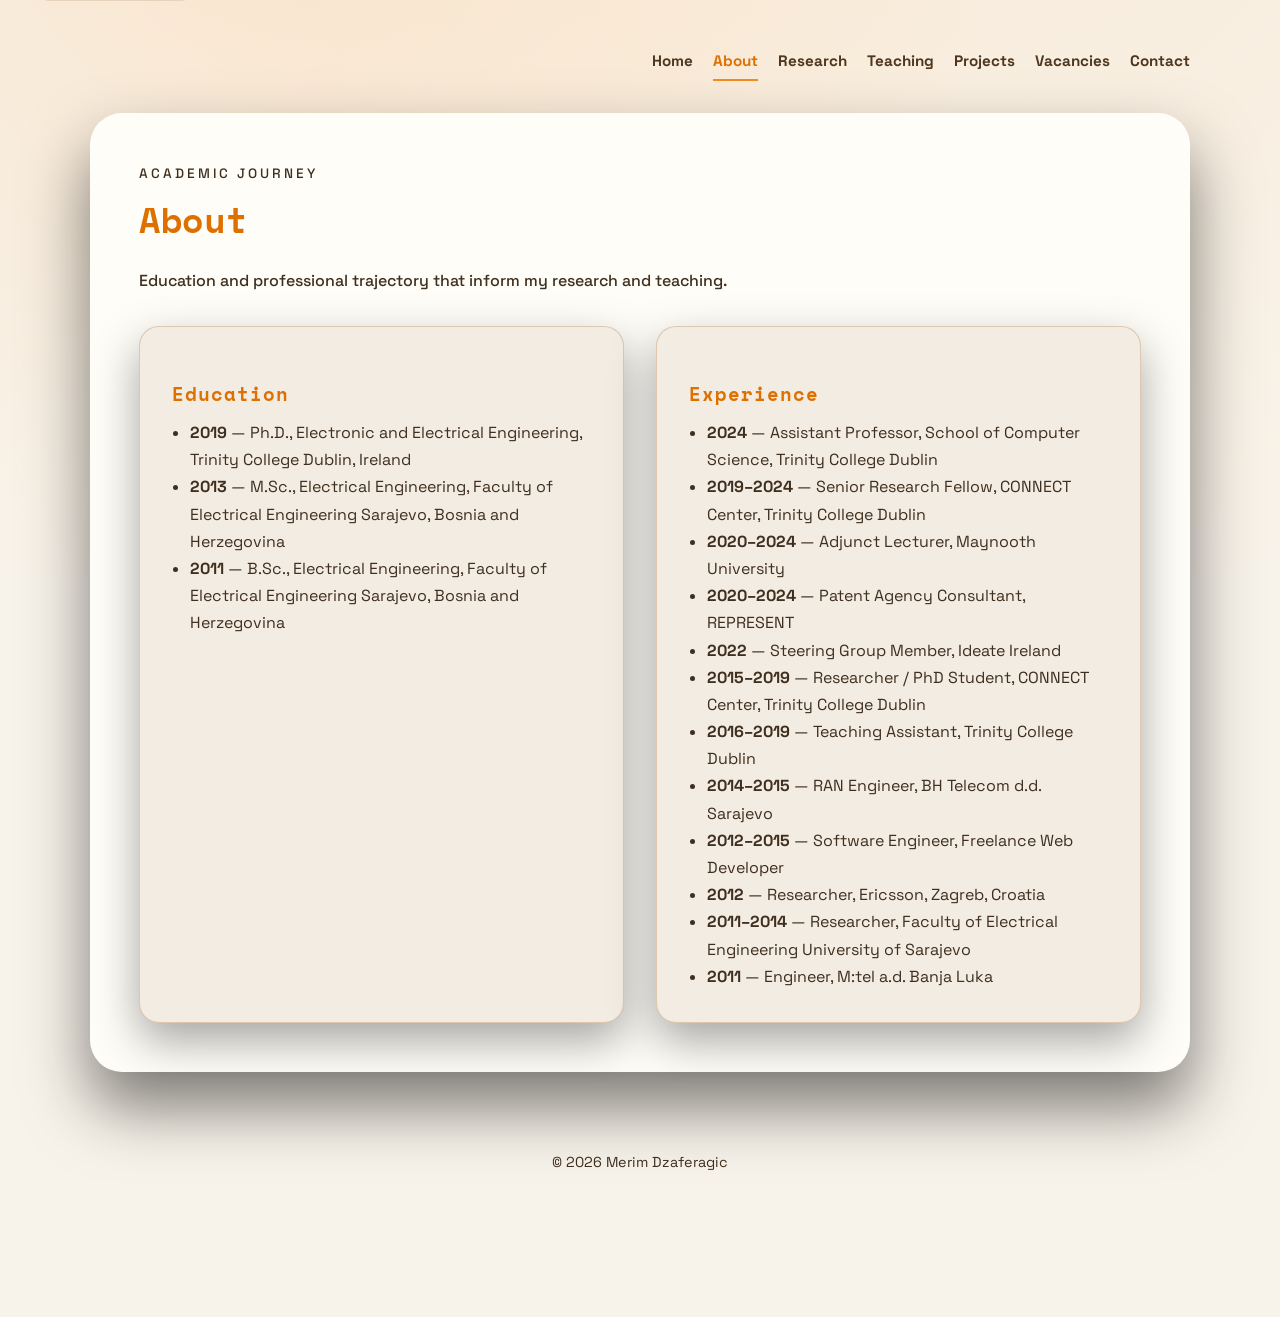
==== about.html @ 2c3d0f36 "Initial deployment" ====
<!doctype html>
<html lang="en">
  <head>
    <meta charset="utf-8" />
    <meta name="viewport" content="width=device-width, initial-scale=1" />
    <title>About · Merim Dzaferagic</title>
    <meta
      name="description"
      content="Education, experience, and trajectory of Assistant Professor Merim Dzaferagic at Trinity College Dublin."
    />
    <link rel="preconnect" href="https://fonts.googleapis.com" />
    <link rel="preconnect" href="https://fonts.gstatic.com" crossorigin />
    <link rel="stylesheet" href="styles.css" />
  </head>
  <body>
    <a class="skip-link" href="#main-content">Skip to main content</a>
    <div class="page-shell">
      <header class="site-header">
        <input type="checkbox" id="nav-toggle" class="nav-toggle-checkbox" />
        <label for="nav-toggle" class="nav-toggle" aria-label="Toggle navigation">
          <span class="nav-toggle-icon" aria-hidden="true"></span>
        </label>
        <nav class="site-nav" aria-label="Primary">
          <a href="index.html">Home</a>
          <a href="about.html" class="active" aria-current="page">About</a>
          <a href="research.html">Research</a>
          <a href="teaching.html">Teaching</a>
          <a href="projects.html">Projects</a>
          <a href="vacancies.html">Vacancies</a>
          <a href="contact.html">Contact</a>
        </nav>
      </header>

      <main id="main-content">
        <section class="section">
          <div class="section-heading">
            <p class="eyebrow">Academic journey</p>
            <h1>About</h1>
            <p class="section-subtitle">
              Education and professional trajectory that inform my research and teaching.
            </p>
          </div>
          <div class="about-grid">
            <div>
              <h3>Education</h3>
              <ul>
                <li><strong>2019</strong> — Ph.D., Electronic and Electrical Engineering, Trinity College Dublin, Ireland</li>
                <li><strong>2013</strong> — M.Sc., Electrical Engineering, Faculty of Electrical Engineering Sarajevo, Bosnia and Herzegovina</li>
                <li><strong>2011</strong> — B.Sc., Electrical Engineering, Faculty of Electrical Engineering Sarajevo, Bosnia and Herzegovina</li>
              </ul>
            </div>
            <div>
              <h3>Experience</h3>
              <ul>
                <li><strong>2024</strong> — Assistant Professor, School of Computer Science, Trinity College Dublin</li>
                <li><strong>2019–2024</strong> — Senior Research Fellow, CONNECT Center, Trinity College Dublin</li>
                <li><strong>2020–2024</strong> — Adjunct Lecturer, Maynooth University</li>
                <li><strong>2020–2024</strong> — Patent Agency Consultant, REPRESENT</li>
                <li><strong>2022</strong> — Steering Group Member, Ideate Ireland</li>
                <li><strong>2015–2019</strong> — Researcher / PhD Student, CONNECT Center, Trinity College Dublin</li>
                <li><strong>2016–2019</strong> — Teaching Assistant, Trinity College Dublin</li>
                <li><strong>2014–2015</strong> — RAN Engineer, BH Telecom d.d. Sarajevo</li>
                <li><strong>2012–2015</strong> — Software Engineer, Freelance Web Developer</li>
                <li><strong>2012</strong> — Researcher, Ericsson, Zagreb, Croatia</li>
                <li><strong>2011–2014</strong> — Researcher, Faculty of Electrical Engineering University of Sarajevo</li>
                <li><strong>2011</strong> — Engineer, M:tel a.d. Banja Luka</li>
              </ul>
            </div>
          </div>
        </section>
      </main>

      <footer class="site-footer">
        <p>© 2026 Merim Dzaferagic</p>
      </footer>
    </div>
  </body>
</html>
---- styles.css ----
@import url('https://fonts.googleapis.com/css2?family=Space+Grotesk:wght@400;500;600;700&family=Space+Mono:wght@400;700&display=swap');

:root {
  color-scheme: light;
  --surface: #fffdf8;
  --surface-soft: #f7f2ea;
  --surface-strong: #f3ece2;
  --surface-muted: #ebe1d3;
  --text: #21180f;
  --text-muted: #3f2f1f;
  --primary: #f28a1f;
  --primary-dark: #c96b0a;
  --accent: #de7000;
  --border: rgba(160, 102, 43, 0.28);
  --radius-lg: 32px;
  --radius-md: 20px;
  --radius-sm: 14px;
  --shadow: 0 35px 65px rgba(0, 0, 0, 0.5);
  --shadow-soft: 0 18px 45px rgba(0, 0, 0, 0.35);
  --space-xs: 0.4rem;
  --space-sm: 0.75rem;
  --space-md: 1.25rem;
  --space-lg: 2rem;
  --space-xl: 3rem;
  --page-gutter: clamp(1.25rem, 2vw, 2rem);
}

* {
  box-sizing: border-box;
}

body {
  margin: 0;
  min-height: 100vh;
  background: radial-gradient(circle at 20% -10%, rgba(255, 158, 61, 0.16), transparent 42%),
    radial-gradient(circle at 75% -20%, rgba(255, 177, 94, 0.12), transparent 48%),
    #f8f3ea;
  color: var(--text);
  font-family: 'Space Grotesk', system-ui, -apple-system, BlinkMacSystemFont, 'Segoe UI', sans-serif;
  line-height: 1.7;
  scroll-behavior: smooth;
  text-rendering: optimizeLegibility;
}

body::selection {
  background: rgba(255, 177, 94, 0.35);
  color: #2d241a;
}

img,
svg {
  max-width: 100%;
  height: auto;
  display: block;
}

a {
  color: var(--accent);
  font-weight: 600;
  text-decoration: none;
  transition: color 0.2s ease, transform 0.2s ease;
}

a:hover,
a:focus-visible {
  color: var(--primary);
}

a:focus-visible {
  outline: 2px solid rgba(255, 177, 94, 0.65);
  outline-offset: 3px;
}

.skip-link {
  position: absolute;
  left: var(--page-gutter);
  top: -3rem;
  background: rgba(255, 250, 242, 0.96);
  padding: var(--space-sm) var(--space-md);
  border-radius: 999px;
  border: 1px solid rgba(176, 120, 63, 0.3);
  font-size: 0.85rem;
  text-decoration: none;
  z-index: 10;
  transition: top 0.25s ease;
}

.skip-link:focus {
  top: var(--page-gutter);
}

.page-shell {
  width: min(1100px, calc(100% - 2 * var(--page-gutter)));
  margin: 0 auto var(--space-xl);
  padding-bottom: var(--space-xl);
  position: relative;
  z-index: 1;
}

header,
main {
  width: 100%;
}

.site-header {
  margin: var(--space-xl) 0 var(--space-lg);
  padding: 0;
  display: flex;
  flex-wrap: wrap;
  align-items: center;
  justify-content: flex-end;
  gap: var(--space-md);
  position: relative;
  z-index: 2;
}

.nav-toggle-checkbox {
  position: absolute;
  opacity: 0;
  pointer-events: none;
}

.nav-toggle {
  display: none;
  align-items: center;
  justify-content: center;
  width: 52px;
  height: 52px;
  border-radius: 50%;
  background: rgba(255, 255, 255, 0.96);
  border: 1px solid rgba(176, 120, 63, 0.3);
  box-shadow: 0 10px 28px rgba(89, 59, 25, 0.12);
  transition: border-color 0.3s ease, background 0.3s ease, transform 0.3s ease, box-shadow 0.3s ease;
  cursor: pointer;
}

.nav-toggle:focus-visible {
  outline: 2px solid rgba(255, 177, 94, 0.75);
  outline-offset: 4px;
}

.nav-toggle-icon,
.nav-toggle-icon::before,
.nav-toggle-icon::after {
  display: block;
  width: 26px;
  height: 2.5px;
  background: rgba(45, 36, 26, 0.88);
  border-radius: 999px;
  transition: transform 0.3s ease, opacity 0.3s ease, background 0.3s ease;
  content: '';
  position: relative;
}

.nav-toggle-icon::before {
  position: absolute;
  top: -8px;
}

.nav-toggle-icon::after {
  position: absolute;
  top: 8px;
}

.site-nav {
  display: flex;
  flex-wrap: wrap;
  gap: var(--space-md);
  font-size: 0.95rem;
  align-items: center;
  justify-content: flex-end;
}

.site-nav a {
  color: #4f371f;
  padding-bottom: 0.35rem;
  border-bottom: 2px solid transparent;
  font-weight: 700;
  transition: color 0.2s ease, border-bottom-color 0.2s ease, transform 0.2s ease;
}

.site-nav a.active {
  color: var(--accent);
  border-bottom-color: var(--primary);
}

.site-nav a:focus-visible,
.site-nav a:hover {
  color: var(--accent);
  border-bottom-color: var(--primary);
  transform: translateY(-1px);
}

main {
  display: flex;
  flex-direction: column;
  gap: var(--space-xl);
}

.section {
  padding: var(--space-xl);
  border-radius: var(--radius-lg);
  background: var(--surface);
  border: 1px solid var(--border);
  box-shadow: var(--shadow);
  backdrop-filter: blur(20px);
}

.section-heading h1,
.section-heading h2 {
  color: var(--accent);
  font-size: clamp(2rem, 1.5vw + 1rem, 2.6rem);
  margin: 0.35rem 0 0.5rem;
  font-weight: 600;
  letter-spacing: 0.02em;
  font-family: 'Space Mono', 'Courier New', monospace;
}

.section-heading p {
  color: var(--text-muted);
  font-weight: 500;
  max-width: 60ch;
}

.eyebrow {
  font-size: 0.85rem;
  text-transform: uppercase;
  letter-spacing: 0.22em;
  color: #9a5200;
  font-weight: 700;
  margin: 0;
}

.hero {
  padding: var(--space-xl);
  border-radius: var(--radius-lg);
  background: var(--surface-soft);
  border: 1px solid var(--border);
  box-shadow: var(--shadow);
  display: grid;
  grid-template-columns: repeat(auto-fit, minmax(260px, 1fr));
  gap: var(--space-xl);
  align-items: center;
}

.hero-content h1 {
  color: var(--accent);
  font-size: clamp(2.8rem, 2vw + 2rem, 3.5rem);
  margin: 0.3rem 0 0.8rem;
  letter-spacing: -0.02em;
  font-family: 'Space Mono', 'Courier New', monospace;
}

.hero p.intro {
  font-size: 1.08rem;
  color: #3f2f1f;
  font-weight: 500;
}

.hero-actions {
  display: flex;
  flex-wrap: wrap;
  gap: var(--space-md);
  margin-top: var(--space-lg);
}

.btn {
  border-radius: 999px;
  padding: 0.85rem 1.6rem;
  font-weight: 500;
  border: 1px solid transparent;
  transition: transform 0.25s ease, box-shadow 0.25s ease, border-color 0.25s ease;
  font-family: inherit;
  display: inline-flex;
  align-items: center;
  justify-content: center;
  min-height: 44px;
}

.btn.primary {
  background: linear-gradient(135deg, var(--primary), rgba(224, 127, 31, 0.9));
  color: #fff;
  border-color: transparent;
  box-shadow: 0 10px 30px rgba(224, 127, 31, 0.38);
}

.btn.ghost {
  border-color: rgba(255, 255, 255, 0.3);
  color: var(--text);
  background: rgba(255, 255, 255, 0.96);
}

.btn:hover,
.btn:focus-visible {
  transform: translateY(-2px);
  box-shadow: 0 14px 30px rgba(95, 63, 28, 0.14);
}

.btn:focus-visible {
  outline: 2px solid rgba(255, 177, 94, 0.65);
  outline-offset: 4px;
}

.hero-media {
  display: flex;
  flex-direction: column;
  gap: var(--space-md);
}

.hero-image {
  border-radius: var(--radius-md);
  border: 1px solid var(--border);
  overflow: hidden;
  background: linear-gradient(180deg, rgba(255, 255, 255, 0.98), rgba(241, 231, 218, 0.98));
}

.hero-card {
  border-radius: var(--radius-md);
  border: 1px solid var(--border);
  background: linear-gradient(160deg, rgba(255, 158, 61, 0.12), rgba(255, 248, 237, 0.98));
  padding: var(--space-lg);
  display: flex;
  flex-direction: column;
  gap: var(--space-sm);
  font-size: 0.95rem;
  box-shadow: var(--shadow-soft);
}

.hero-card p {
  margin: 0;
  color: var(--text-muted);
}

.hero-card-meta {
  display: flex;
  flex-direction: column;
  gap: 0.25rem;
  font-size: 0.85rem;
  color: var(--text-muted);
}

.about-grid,
.cards-grid,
.research-grid,
.vacancies-grid {
  margin-top: var(--space-lg);
  display: grid;
  grid-template-columns: repeat(auto-fit, minmax(240px, 1fr));
  gap: var(--space-lg);
}

.about-grid h3,
.cards-grid h3,
.research-grid h3,
.vacancies-grid h3 {
  color: var(--accent);
  font-size: 1.2rem;
  font-family: 'Space Mono', 'Courier New', monospace;
  letter-spacing: 0.05em;
  margin-bottom: 0.5rem;
}

.cards-grid .card,
.about-grid > div,
.research-grid article,
.vacancy,
.publication-group article,
.teaching-card,
.contact-card {
  background: var(--surface-strong);
  border-radius: var(--radius-md);
  padding: var(--space-lg);
  border: 1px solid var(--border);
  box-shadow: var(--shadow-soft);
}

.card p,
.about-grid li,
.publication-group li,
.research-grid li,
.vacancy p,
.teaching-card p,
.contact-card p {
  margin: 0;
  color: var(--text-muted);
  line-height: 1.7;
}

ul {
  padding-left: 1.1rem;
  margin: 0.4rem 0 0;
  color: var(--text-muted);
}

li {
  margin-bottom: 0.4rem;
}

.research-grid article,
.cards-grid .card,
.vacancy,
.teaching-card,
.contact-card {
  min-height: 160px;
}

.publication-group {
  margin-top: var(--space-lg);
  background: var(--surface-strong);
  border: 1px solid var(--border);
  border-radius: var(--radius-md);
  box-shadow: var(--shadow-soft);
  padding: var(--space-lg);
}

.publication-group h3 {
  color: var(--accent);
  font-size: 1.2rem;
  font-family: 'Space Mono', 'Courier New', monospace;
  letter-spacing: 0.05em;
  margin-bottom: 0.5rem;
}

.publication-group ul {
  margin: 0.4rem 0 0;
  background: transparent;
  border: 0;
  border-radius: 0;
  padding-left: 1.1rem;
}

.site-footer {
  margin-top: var(--space-lg);
  padding: var(--space-lg) 0;
  text-align: center;
  color: var(--text-muted);
  font-size: 0.9rem;
}

.section:nth-of-type(odd) {
  border-color: rgba(255, 255, 255, 0.05);
}

@media (max-width: 900px) {
  .site-header {
    justify-content: space-between;
  }

  .nav-toggle {
    order: 1;
    display: inline-flex;
  }

  .site-nav {
    position: absolute;
    top: calc(100% + var(--space-sm));
    right: var(--page-gutter);
    left: var(--page-gutter);
    margin: 0;
    padding: var(--space-md);
    flex-direction: column;
    align-items: flex-end;
    gap: var(--space-sm);
    background: linear-gradient(180deg, rgba(255, 251, 244, 0.98), rgba(247, 238, 226, 0.98));
    border-radius: 18px;
    border: 1px solid var(--border);
    box-shadow: 0 20px 40px rgba(95, 63, 28, 0.15);
    backdrop-filter: blur(18px);
    transform-origin: top;
    transform: translateY(-15px) scaleY(0.96);
    opacity: 0;
    pointer-events: none;
    transition: opacity 0.3s ease, transform 0.3s ease;
    z-index: 3;
  }

  .nav-toggle-checkbox:checked ~ .site-nav {
    opacity: 1;
    transform: translateY(0) scaleY(1);
    pointer-events: auto;
  }

  .site-nav a {
    width: 100%;
    text-align: right;
    padding: 0.55rem 0.75rem;
    border-bottom: none;
    border-radius: 12px;
    background: rgba(255, 255, 255, 0.02);
  }

  .site-nav a.active {
    background: rgba(255, 158, 61, 0.12);
    border-bottom-color: transparent;
  }

  .site-nav a:hover,
  .site-nav a:focus-visible {
    background: rgba(255, 158, 61, 0.12);
  }

  .hero {
    padding: var(--space-lg);
  }

  .hero-actions {
    flex-direction: column;
  }
}

.nav-toggle-checkbox:checked + .nav-toggle {
  border-color: rgba(255, 158, 61, 0.8);
  background: rgba(255, 158, 61, 0.16);
  box-shadow: 0 22px 40px rgba(255, 158, 61, 0.22);
}

.nav-toggle-checkbox:checked + .nav-toggle .nav-toggle-icon {
  background: transparent;
}

.nav-toggle-checkbox:checked + .nav-toggle .nav-toggle-icon::before {
  top: 0;
  transform: rotate(45deg);
}

.nav-toggle-checkbox:checked + .nav-toggle .nav-toggle-icon::after {
  top: 0;
  transform: rotate(-45deg);
}

@media (max-width: 520px) {
  .page-shell {
    width: 100%;
    margin: 0;
  }

  .section {
    padding: var(--space-lg);
  }
}

@media (prefers-reduced-motion: reduce) {
  * {
    transition: none !important;
  }
}
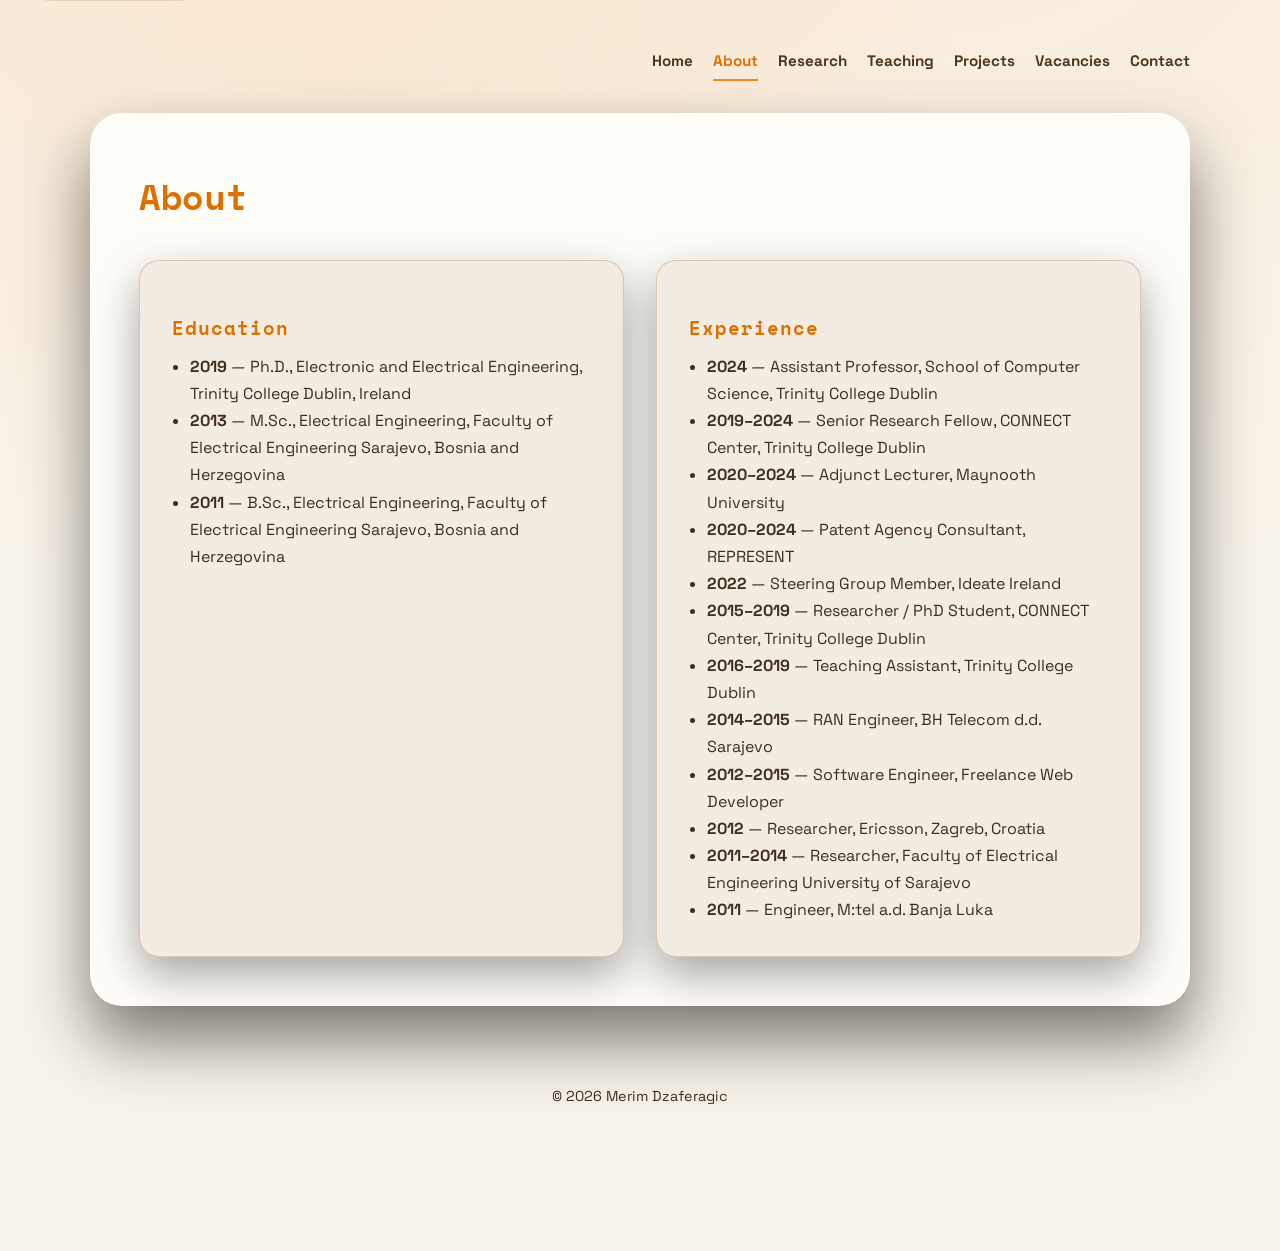
==== commit 193cea4c: "Remove eyebrow and subtitle from About section Removed the eyebrow paragraph and subtitle from the A" ====
--- a/about.html
+++ b/about.html
@@ -34,10 +34,8 @@
       <main id="main-content">
         <section class="section">
           <div class="section-heading">
-            <p class="eyebrow">Academic journey</p>
             <h1>About</h1>
             <p class="section-subtitle">
-              Education and professional trajectory that inform my research and teaching.
             </p>
           </div>
           <div class="about-grid">
--- a/styles.css
+++ b/styles.css
@@ -23,6 +23,7 @@
   --space-lg: 2rem;
   --space-xl: 3rem;
   --page-gutter: clamp(1.25rem, 2vw, 2rem);
+  --nav-toggle-size: 42px;
 }
 
 * {
@@ -124,12 +125,12 @@
   display: none;
   align-items: center;
   justify-content: center;
-  width: 52px;
-  height: 52px;
-  border-radius: 50%;
-  background: rgba(255, 255, 255, 0.96);
-  border: 1px solid rgba(176, 120, 63, 0.3);
-  box-shadow: 0 10px 28px rgba(89, 59, 25, 0.12);
+  width: var(--nav-toggle-size);
+  height: var(--nav-toggle-size);
+  border-radius: 999px;
+  background: rgba(255, 255, 255, 0.94);
+  border: 1px solid rgba(176, 120, 63, 0.25);
+  box-shadow: 0 18px 30px rgba(0, 0, 0, 0.18);
   transition: border-color 0.3s ease, background 0.3s ease, transform 0.3s ease, box-shadow 0.3s ease;
   cursor: pointer;
 }
@@ -143,9 +144,9 @@
 .nav-toggle-icon::before,
 .nav-toggle-icon::after {
   display: block;
-  width: 26px;
-  height: 2.5px;
-  background: rgba(45, 36, 26, 0.88);
+  width: 20px;
+  height: 2px;
+  background: rgba(45, 36, 26, 0.8);
   border-radius: 999px;
   transition: transform 0.3s ease, opacity 0.3s ease, background 0.3s ease;
   content: '';
@@ -154,12 +155,12 @@
 
 .nav-toggle-icon::before {
   position: absolute;
-  top: -8px;
+  top: -6px;
 }
 
 .nav-toggle-icon::after {
   position: absolute;
-  top: 8px;
+  top: 6px;
 }
 
 .site-nav {
@@ -447,13 +448,18 @@
   }
 
   .nav-toggle {
-    order: 1;
     display: inline-flex;
+    position: fixed;
+    top: var(--page-gutter);
+    right: var(--page-gutter);
+    margin: 0;
+    z-index: 6;
+    box-shadow: 0 18px 32px rgba(0, 0, 0, 0.2);
   }
 
   .site-nav {
-    position: absolute;
-    top: calc(100% + var(--space-sm));
+    position: fixed;
+    top: calc(var(--page-gutter) + var(--nav-toggle-size) + var(--space-sm));
     right: var(--page-gutter);
     left: var(--page-gutter);
     margin: 0;
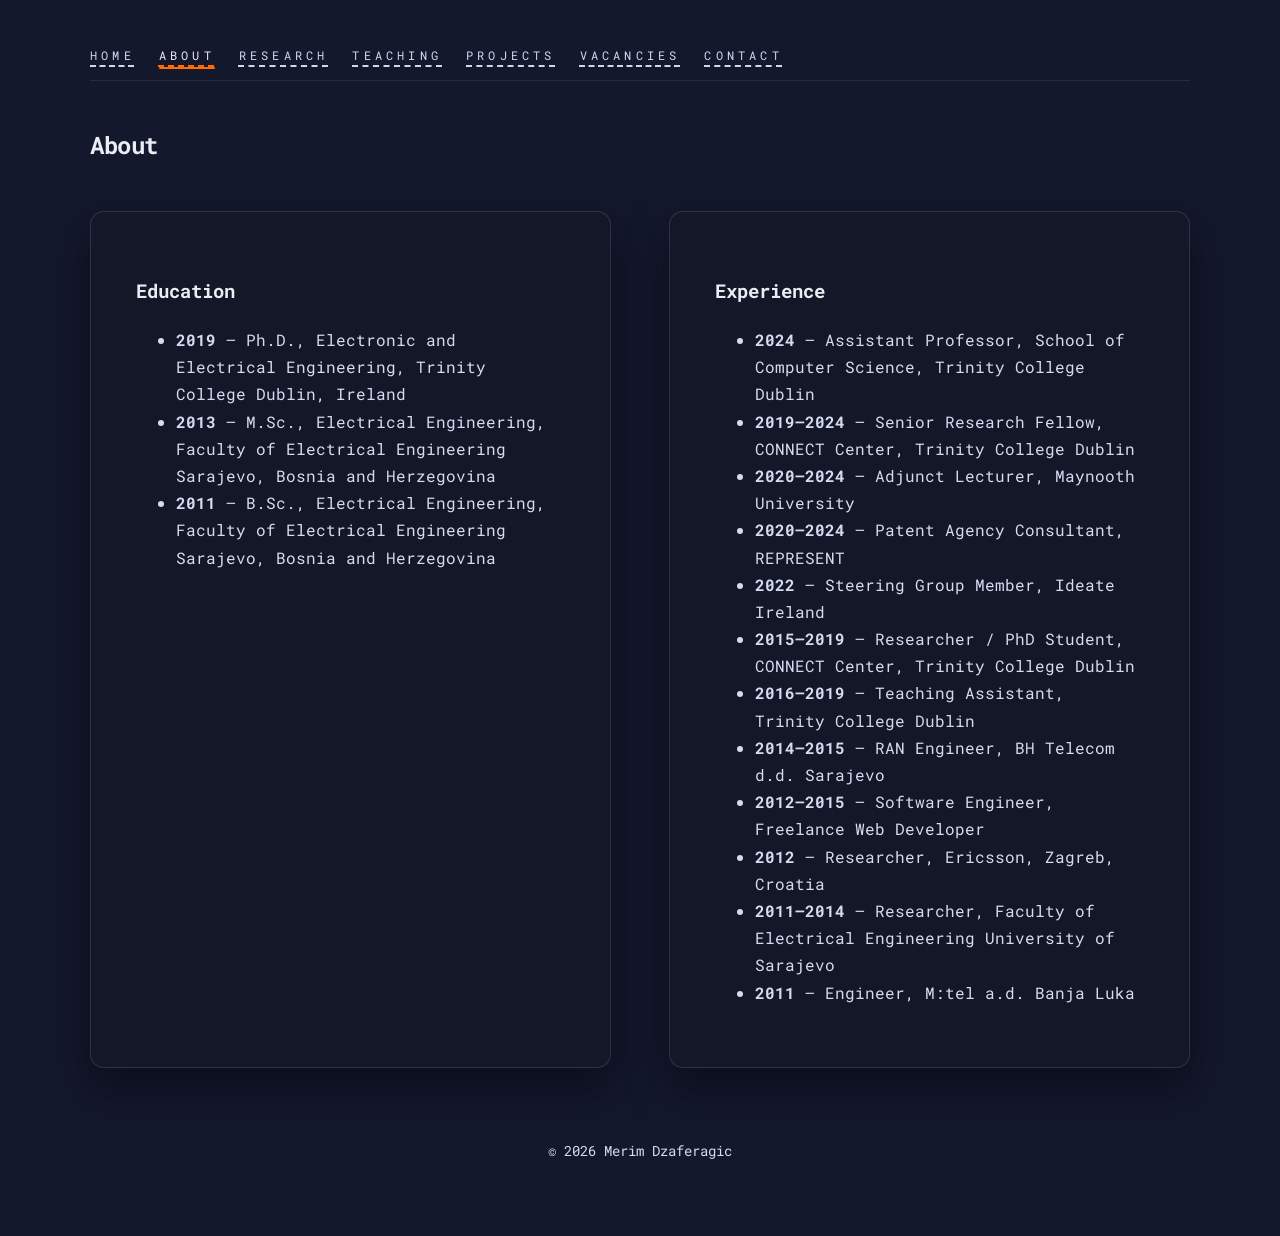
==== commit 64cfd0e2: "Unify box styling and improve publication spacing" ====
--- a/about.html
+++ b/about.html
@@ -39,7 +39,7 @@
             </p>
           </div>
           <div class="about-grid">
-            <div>
+            <div class="card">
               <h3>Education</h3>
               <ul>
                 <li><strong>2019</strong> — Ph.D., Electronic and Electrical Engineering, Trinity College Dublin, Ireland</li>
@@ -47,7 +47,7 @@
                 <li><strong>2011</strong> — B.Sc., Electrical Engineering, Faculty of Electrical Engineering Sarajevo, Bosnia and Herzegovina</li>
               </ul>
             </div>
-            <div>
+            <div class="card">
               <h3>Experience</h3>
               <ul>
                 <li><strong>2024</strong> — Assistant Professor, School of Computer Science, Trinity College Dublin</li>
--- a/styles.css
+++ b/styles.css
@@ -1,118 +1,125 @@
-@import url('https://fonts.googleapis.com/css2?family=Space+Grotesk:wght@400;500;600;700&family=Space+Mono:wght@400;700&display=swap');
+@import url('https://fonts.googleapis.com/css2?family=Roboto+Mono:wght@400;500;700&display=swap');
 
 :root {
-  color-scheme: light;
-  --surface: #fffdf8;
-  --surface-soft: #f7f2ea;
-  --surface-strong: #f3ece2;
-  --surface-muted: #ebe1d3;
-  --text: #21180f;
-  --text-muted: #3f2f1f;
-  --primary: #f28a1f;
-  --primary-dark: #c96b0a;
-  --accent: #de7000;
-  --border: rgba(160, 102, 43, 0.28);
-  --radius-lg: 32px;
-  --radius-md: 20px;
-  --radius-sm: 14px;
-  --shadow: 0 35px 65px rgba(0, 0, 0, 0.5);
-  --shadow-soft: 0 18px 45px rgba(0, 0, 0, 0.35);
-  --space-xs: 0.4rem;
-  --space-sm: 0.75rem;
-  --space-md: 1.25rem;
-  --space-lg: 2rem;
-  --space-xl: 3rem;
-  --page-gutter: clamp(1.25rem, 2vw, 2rem);
-  --nav-toggle-size: 42px;
-}
-
-* {
+  --background: #212737;
+  --foreground: #eaedf3;
+  --accent: #ff6b01;
+  --muted: #d5dcf2;
+  --border: #ab4b08;
+  --panel: #262c3b;
+  --panel-soft: rgba(255, 255, 255, 0.03);
+  --radius-lg: 22px;
+  --radius-md: 14px;
+  --shadow-soft: 0 20px 40px rgba(8, 10, 20, 0.7);
+  --space-xs: 0.35rem;
+  --space-sm: 0.9rem;
+  --space-md: 1.5rem;
+  --space-lg: 2.8rem;
+  --space-xl: 3.6rem;
+  --page-gutter: clamp(1rem, 2vw, 2.5rem);
+}
+
+*, *::before, *::after {
   box-sizing: border-box;
 }
 
 body {
   margin: 0;
   min-height: 100vh;
-  background: radial-gradient(circle at 20% -10%, rgba(255, 158, 61, 0.16), transparent 42%),
-    radial-gradient(circle at 75% -20%, rgba(255, 177, 94, 0.12), transparent 48%),
-    #f8f3ea;
-  color: var(--text);
-  font-family: 'Space Grotesk', system-ui, -apple-system, BlinkMacSystemFont, 'Segoe UI', sans-serif;
+  font-family: 'Roboto Mono', ui-monospace, SFMono-Regular, Menlo, Monaco, Consolas, 'Liberation Mono', 'Courier New', monospace;
+  color: var(--foreground);
+  background: #14182d;
   line-height: 1.7;
+  text-rendering: optimizeLegibility;
   scroll-behavior: smooth;
-  text-rendering: optimizeLegibility;
+  -webkit-font-smoothing: antialiased;
 }
 
 body::selection {
-  background: rgba(255, 177, 94, 0.35);
-  color: #2d241a;
+  background: rgba(255, 107, 1, 0.45);
+  color: #03030a;
 }
 
 img,
 svg {
+  display: block;
   max-width: 100%;
   height: auto;
-  display: block;
-}
-
-a {
-  color: var(--accent);
-  font-weight: 600;
-  text-decoration: none;
-  transition: color 0.2s ease, transform 0.2s ease;
-}
-
-a:hover,
-a:focus-visible {
-  color: var(--primary);
-}
-
-a:focus-visible {
-  outline: 2px solid rgba(255, 177, 94, 0.65);
-  outline-offset: 3px;
+}
+
+.page-shell {
+  width: min(1100px, calc(100% - 2 * var(--page-gutter)));
+  margin: 0 auto;
+  padding: var(--space-lg) 0 var(--space-xl);
 }
 
 .skip-link {
   position: absolute;
   left: var(--page-gutter);
   top: -3rem;
-  background: rgba(255, 250, 242, 0.96);
-  padding: var(--space-sm) var(--space-md);
+  background: rgba(255, 255, 255, 0.08);
+  color: var(--foreground);
+  padding: var(--space-xs) var(--space-md);
   border-radius: 999px;
-  border: 1px solid rgba(176, 120, 63, 0.3);
-  font-size: 0.85rem;
+  border: 1px solid rgba(255, 255, 255, 0.25);
   text-decoration: none;
-  z-index: 10;
-  transition: top 0.25s ease;
-}
-
-.skip-link:focus {
+  font-size: 0.8rem;
+  transition: top 0.2s ease;
+  z-index: 5;
+}
+
+.skip-link:focus-visible {
   top: var(--page-gutter);
 }
 
-.page-shell {
-  width: min(1100px, calc(100% - 2 * var(--page-gutter)));
-  margin: 0 auto var(--space-xl);
-  padding-bottom: var(--space-xl);
-  position: relative;
-  z-index: 1;
-}
-
-header,
-main {
-  width: 100%;
-}
-
 .site-header {
-  margin: var(--space-xl) 0 var(--space-lg);
-  padding: 0;
+  display: flex;
+  align-items: center;
+  justify-content: space-between;
+  border-bottom: 1px solid rgba(255, 255, 255, 0.08);
+  padding-bottom: var(--space-sm);
+  margin-bottom: var(--space-lg);
+}
+
+.site-nav {
   display: flex;
   flex-wrap: wrap;
+  gap: var(--space-md);
   align-items: center;
-  justify-content: flex-end;
-  gap: var(--space-md);
+}
+
+.site-nav a {
+  text-transform: uppercase;
+  letter-spacing: 0.35em;
+  font-size: 0.75rem;
+  color: #d0d7ef;
+  text-decoration: underline;
+  text-decoration-color: currentColor;
+  text-decoration-style: dashed;
+  text-decoration-thickness: 2px;
+  text-underline-offset: 0.35rem;
   position: relative;
-  z-index: 2;
+  display: inline-flex;
+  align-items: center;
+  transition: color 0.25s ease, text-decoration-color 0.25s ease;
+}
+
+.site-nav a:hover,
+.site-nav a:focus-visible,
+.site-nav a.active {
+  color: var(--foreground);
+  text-decoration-color: var(--accent);
+}
+
+.site-nav a.active::after {
+  content: '';
+  position: absolute;
+  width: 100%;
+  height: 2px;
+  background: var(--accent);
+  left: 0;
+  bottom: -4px;
+  border-radius: 999px;
 }
 
 .nav-toggle-checkbox {
@@ -123,430 +130,285 @@
 
 .nav-toggle {
   display: none;
+  width: 44px;
+  height: 44px;
+  border: 1px solid rgba(255, 255, 255, 0.25);
+  border-radius: 50%;
+  background: rgba(255, 255, 255, 0.04);
   align-items: center;
   justify-content: center;
-  width: var(--nav-toggle-size);
-  height: var(--nav-toggle-size);
-  border-radius: 999px;
-  background: rgba(255, 255, 255, 0.94);
-  border: 1px solid rgba(176, 120, 63, 0.25);
-  box-shadow: 0 18px 30px rgba(0, 0, 0, 0.18);
-  transition: border-color 0.3s ease, background 0.3s ease, transform 0.3s ease, box-shadow 0.3s ease;
   cursor: pointer;
-}
-
-.nav-toggle:focus-visible {
-  outline: 2px solid rgba(255, 177, 94, 0.75);
-  outline-offset: 4px;
 }
 
 .nav-toggle-icon,
 .nav-toggle-icon::before,
 .nav-toggle-icon::after {
+  width: 22px;
+  height: 2px;
+  background: var(--foreground);
+  border-radius: 999px;
   display: block;
-  width: 20px;
-  height: 2px;
-  background: rgba(45, 36, 26, 0.8);
-  border-radius: 999px;
-  transition: transform 0.3s ease, opacity 0.3s ease, background 0.3s ease;
+}
+
+.nav-toggle-icon::before {
   content: '';
   position: relative;
-}
-
-.nav-toggle-icon::before {
-  position: absolute;
   top: -6px;
 }
 
 .nav-toggle-icon::after {
-  position: absolute;
-  top: 6px;
-}
-
-.site-nav {
+  content: '';
+  position: relative;
+  top: 4px;
+}
+
+.hero {
+  background: transparent;
+  border: 0;
+  border-radius: 0;
+  padding: 0;
+  display: grid;
+  grid-template-columns: repeat(auto-fit, minmax(280px, 1fr));
+  gap: var(--space-xl);
+  box-shadow: none;
+}
+
+.hero-content h1 {
+  margin: 0 0 var(--space-sm);
+  font-size: clamp(2.5rem, 3vw, 3.8rem);
+  line-height: 1.15;
+}
+
+.hero-content h1,
+.section-heading h1,
+.section-heading h2,
+.card header h3,
+.research-grid article h3,
+.publication-group h3,
+.teaching-card h3,
+.vacancy h3,
+.contact-card h3 {
+  font-family: 'Roboto Mono', ui-monospace, SFMono-Regular, Menlo, Monaco, Consolas, 'Liberation Mono', 'Courier New', monospace;
+  letter-spacing: -0.02em;
+}
+
+.hero .eyebrow {
+  font-family: inherit;
+  text-transform: uppercase;
+  letter-spacing: 0.45em;
+  font-size: 0.75rem;
+  color: var(--accent);
+  margin-bottom: var(--space-sm);
+}
+
+.hero p.intro {
+  color: var(--muted);
+  margin: 0;
+}
+
+.hero-actions {
   display: flex;
   flex-wrap: wrap;
-  gap: var(--space-md);
-  font-size: 0.95rem;
-  align-items: center;
-  justify-content: flex-end;
-}
-
-.site-nav a {
-  color: #4f371f;
-  padding-bottom: 0.35rem;
-  border-bottom: 2px solid transparent;
-  font-weight: 700;
-  transition: color 0.2s ease, border-bottom-color 0.2s ease, transform 0.2s ease;
-}
-
-.site-nav a.active {
-  color: var(--accent);
-  border-bottom-color: var(--primary);
-}
-
-.site-nav a:focus-visible,
-.site-nav a:hover {
-  color: var(--accent);
-  border-bottom-color: var(--primary);
-  transform: translateY(-1px);
-}
-
-main {
-  display: flex;
-  flex-direction: column;
-  gap: var(--space-xl);
+  gap: var(--space-sm);
+  margin-top: var(--space-lg);
+}
+
+.hero-card,
+.card,
+.research-grid article,
+.publication-group,
+.teaching-card,
+.vacancy,
+.contact-card {
+  background: rgba(20, 24, 40, 0.9);
+  border: 1px solid rgba(255, 255, 255, 0.12);
+  border-radius: var(--radius-md);
+  padding: var(--space-lg);
+  box-shadow: var(--shadow-soft);
 }
 
 .section {
-  padding: var(--space-xl);
-  border-radius: var(--radius-lg);
-  background: var(--surface);
-  border: 1px solid var(--border);
-  box-shadow: var(--shadow);
-  backdrop-filter: blur(20px);
+  background: transparent;
+  border: 0;
+  border-radius: 0;
+  padding: 0;
+  box-shadow: none;
 }
 
 .section-heading h1,
 .section-heading h2 {
-  color: var(--accent);
-  font-size: clamp(2rem, 1.5vw + 1rem, 2.6rem);
-  margin: 0.35rem 0 0.5rem;
-  font-weight: 600;
-  letter-spacing: 0.02em;
-  font-family: 'Space Mono', 'Courier New', monospace;
+  margin: 0 0 var(--space-xs);
 }
 
 .section-heading p {
-  color: var(--text-muted);
-  font-weight: 500;
-  max-width: 60ch;
-}
-
-.eyebrow {
-  font-size: 0.85rem;
-  text-transform: uppercase;
-  letter-spacing: 0.22em;
-  color: #9a5200;
-  font-weight: 700;
   margin: 0;
-}
-
-.hero {
-  padding: var(--space-xl);
-  border-radius: var(--radius-lg);
-  background: var(--surface-soft);
-  border: 1px solid var(--border);
-  box-shadow: var(--shadow);
+  color: var(--muted);
+}
+
+.cards-grid,
+.research-grid,
+.about-grid,
+.vacancies-grid {
   display: grid;
   grid-template-columns: repeat(auto-fit, minmax(260px, 1fr));
   gap: var(--space-xl);
-  align-items: center;
-}
-
-.hero-content h1 {
-  color: var(--accent);
-  font-size: clamp(2.8rem, 2vw + 2rem, 3.5rem);
-  margin: 0.3rem 0 0.8rem;
-  letter-spacing: -0.02em;
-  font-family: 'Space Mono', 'Courier New', monospace;
-}
-
-.hero p.intro {
-  font-size: 1.08rem;
-  color: #3f2f1f;
-  font-weight: 500;
-}
-
-.hero-actions {
-  display: flex;
-  flex-wrap: wrap;
-  gap: var(--space-md);
+  margin-top: var(--space-lg);
+}
+
+.card header h3,
+.research-grid article h3,
+.publication-group h3,
+.teaching-card h3,
+.vacancy h3,
+.contact-card h3 {
+  margin: 0 0 var(--space-sm);
+  color: var(--foreground);
+}
+
+.card p,
+.research-grid article p,
+.publication-group p,
+.teaching-card p,
+.vacancy p,
+.contact-card p,
+.card ul li,
+.research-grid article ul li,
+.publication-group ul li,
+.section p {
+  margin: 0;
+  color: var(--muted);
+}
+
+.publication-group ul,
+.research-grid article ul {
+  margin: 0;
+  padding-left: 1rem;
+}
+
+.card p {
+  line-height: 1.7;
+}
+
+.section ol,
+.section ul,
+.card ul,
+.research-grid article ul,
+.publication-group ul {
+  color: var(--muted);
+}
+
+.publication-group {
   margin-top: var(--space-lg);
 }
 
 .btn {
   border-radius: 999px;
-  padding: 0.85rem 1.6rem;
-  font-weight: 500;
+  padding: 0.85rem 1.5rem;
+  text-transform: uppercase;
+  letter-spacing: 0.18em;
+  font-size: 0.8rem;
   border: 1px solid transparent;
-  transition: transform 0.25s ease, box-shadow 0.25s ease, border-color 0.25s ease;
-  font-family: inherit;
-  display: inline-flex;
-  align-items: center;
-  justify-content: center;
-  min-height: 44px;
+  background: transparent;
+  color: var(--foreground);
+  cursor: pointer;
+  transition: background 0.25s ease, color 0.25s ease, border-color 0.25s ease;
 }
 
 .btn.primary {
-  background: linear-gradient(135deg, var(--primary), rgba(224, 127, 31, 0.9));
-  color: #fff;
-  border-color: transparent;
-  box-shadow: 0 10px 30px rgba(224, 127, 31, 0.38);
+  background: var(--accent);
+  color: #080a17;
 }
 
 .btn.ghost {
-  border-color: rgba(255, 255, 255, 0.3);
-  color: var(--text);
-  background: rgba(255, 255, 255, 0.96);
-}
-
-.btn:hover,
-.btn:focus-visible {
-  transform: translateY(-2px);
-  box-shadow: 0 14px 30px rgba(95, 63, 28, 0.14);
-}
-
-.btn:focus-visible {
-  outline: 2px solid rgba(255, 177, 94, 0.65);
-  outline-offset: 4px;
-}
-
-.hero-media {
-  display: flex;
-  flex-direction: column;
-  gap: var(--space-md);
-}
-
-.hero-image {
-  border-radius: var(--radius-md);
-  border: 1px solid var(--border);
-  overflow: hidden;
-  background: linear-gradient(180deg, rgba(255, 255, 255, 0.98), rgba(241, 231, 218, 0.98));
-}
-
-.hero-card {
-  border-radius: var(--radius-md);
-  border: 1px solid var(--border);
-  background: linear-gradient(160deg, rgba(255, 158, 61, 0.12), rgba(255, 248, 237, 0.98));
-  padding: var(--space-lg);
-  display: flex;
-  flex-direction: column;
-  gap: var(--space-sm);
-  font-size: 0.95rem;
-  box-shadow: var(--shadow-soft);
-}
-
-.hero-card p {
-  margin: 0;
-  color: var(--text-muted);
-}
-
-.hero-card-meta {
-  display: flex;
-  flex-direction: column;
-  gap: 0.25rem;
-  font-size: 0.85rem;
-  color: var(--text-muted);
-}
-
-.about-grid,
-.cards-grid,
-.research-grid,
-.vacancies-grid {
-  margin-top: var(--space-lg);
-  display: grid;
-  grid-template-columns: repeat(auto-fit, minmax(240px, 1fr));
-  gap: var(--space-lg);
-}
-
-.about-grid h3,
-.cards-grid h3,
-.research-grid h3,
-.vacancies-grid h3 {
+  border-color: rgba(255, 255, 255, 0.25);
+}
+
+.site-footer {
+  text-align: center;
+  color: var(--muted);
+  padding: var(--space-xl) 0 0;
+  font-size: 0.9rem;
+}
+
+a {
+  color: var(--foreground);
+  text-decoration: underline;
+  text-decoration-color: currentColor;
+  text-decoration-style: dashed;
+  text-underline-offset: 0.3rem;
+  text-decoration-thickness: 2px;
+  transition: color 0.2s ease;
+  text-rendering: optimizeLegibility;
+}
+
+a:hover,
+a:focus-visible {
   color: var(--accent);
-  font-size: 1.2rem;
-  font-family: 'Space Mono', 'Courier New', monospace;
-  letter-spacing: 0.05em;
-  margin-bottom: 0.5rem;
-}
-
-.cards-grid .card,
-.about-grid > div,
-.research-grid article,
-.vacancy,
-.publication-group article,
-.teaching-card,
-.contact-card {
-  background: var(--surface-strong);
-  border-radius: var(--radius-md);
-  padding: var(--space-lg);
-  border: 1px solid var(--border);
-  box-shadow: var(--shadow-soft);
-}
-
-.card p,
-.about-grid li,
-.publication-group li,
-.research-grid li,
-.vacancy p,
-.teaching-card p,
-.contact-card p {
-  margin: 0;
-  color: var(--text-muted);
-  line-height: 1.7;
-}
-
-ul {
-  padding-left: 1.1rem;
-  margin: 0.4rem 0 0;
-  color: var(--text-muted);
-}
-
-li {
-  margin-bottom: 0.4rem;
-}
-
-.research-grid article,
-.cards-grid .card,
-.vacancy,
-.teaching-card,
-.contact-card {
-  min-height: 160px;
-}
-
-.publication-group {
-  margin-top: var(--space-lg);
-  background: var(--surface-strong);
-  border: 1px solid var(--border);
-  border-radius: var(--radius-md);
-  box-shadow: var(--shadow-soft);
-  padding: var(--space-lg);
-}
-
-.publication-group h3 {
-  color: var(--accent);
-  font-size: 1.2rem;
-  font-family: 'Space Mono', 'Courier New', monospace;
-  letter-spacing: 0.05em;
-  margin-bottom: 0.5rem;
-}
-
-.publication-group ul {
-  margin: 0.4rem 0 0;
-  background: transparent;
-  border: 0;
-  border-radius: 0;
-  padding-left: 1.1rem;
-}
-
-.site-footer {
-  margin-top: var(--space-lg);
-  padding: var(--space-lg) 0;
-  text-align: center;
-  color: var(--text-muted);
-  font-size: 0.9rem;
-}
-
-.section:nth-of-type(odd) {
-  border-color: rgba(255, 255, 255, 0.05);
+}
+
+a:focus-visible {
+  outline: 2px dashed rgba(255, 255, 255, 0.7);
+  outline-offset: 3px;
+}
+
+.active-nav {
+  text-decoration-style: wavy;
+  text-decoration-color: var(--accent);
+  text-decoration-thickness: 3px;
 }
 
 @media (max-width: 900px) {
-  .site-header {
-    justify-content: space-between;
-  }
-
   .nav-toggle {
     display: inline-flex;
-    position: fixed;
-    top: var(--page-gutter);
-    right: var(--page-gutter);
-    margin: 0;
-    z-index: 6;
-    box-shadow: 0 18px 32px rgba(0, 0, 0, 0.2);
   }
 
   .site-nav {
     position: fixed;
-    top: calc(var(--page-gutter) + var(--nav-toggle-size) + var(--space-sm));
-    right: var(--page-gutter);
-    left: var(--page-gutter);
-    margin: 0;
-    padding: var(--space-md);
+    inset: 0;
+    top: 0;
     flex-direction: column;
     align-items: flex-end;
-    gap: var(--space-sm);
-    background: linear-gradient(180deg, rgba(255, 251, 244, 0.98), rgba(247, 238, 226, 0.98));
-    border-radius: 18px;
-    border: 1px solid var(--border);
-    box-shadow: 0 20px 40px rgba(95, 63, 28, 0.15);
-    backdrop-filter: blur(18px);
-    transform-origin: top;
-    transform: translateY(-15px) scaleY(0.96);
-    opacity: 0;
-    pointer-events: none;
-    transition: opacity 0.3s ease, transform 0.3s ease;
-    z-index: 3;
+    background: rgba(9, 11, 20, 0.96);
+    backdrop-filter: blur(14px);
+    padding: var(--space-xl);
+    gap: var(--space-md);
+    transform: translateY(-120%);
+    transition: transform 0.35s ease;
+    z-index: 10;
   }
 
   .nav-toggle-checkbox:checked ~ .site-nav {
-    opacity: 1;
-    transform: translateY(0) scaleY(1);
-    pointer-events: auto;
+    transform: translateY(0);
   }
 
   .site-nav a {
     width: 100%;
     text-align: right;
-    padding: 0.55rem 0.75rem;
-    border-bottom: none;
-    border-radius: 12px;
-    background: rgba(255, 255, 255, 0.02);
-  }
-
-  .site-nav a.active {
-    background: rgba(255, 158, 61, 0.12);
-    border-bottom-color: transparent;
-  }
-
-  .site-nav a:hover,
-  .site-nav a:focus-visible {
-    background: rgba(255, 158, 61, 0.12);
-  }
-
-  .hero {
-    padding: var(--space-lg);
-  }
-
-  .hero-actions {
-    flex-direction: column;
-  }
-}
-
-.nav-toggle-checkbox:checked + .nav-toggle {
-  border-color: rgba(255, 158, 61, 0.8);
-  background: rgba(255, 158, 61, 0.16);
-  box-shadow: 0 22px 40px rgba(255, 158, 61, 0.22);
-}
-
-.nav-toggle-checkbox:checked + .nav-toggle .nav-toggle-icon {
-  background: transparent;
-}
-
-.nav-toggle-checkbox:checked + .nav-toggle .nav-toggle-icon::before {
-  top: 0;
-  transform: rotate(45deg);
-}
-
-.nav-toggle-checkbox:checked + .nav-toggle .nav-toggle-icon::after {
-  top: 0;
-  transform: rotate(-45deg);
+    font-size: 1rem;
+  }
 }
 
 @media (max-width: 520px) {
   .page-shell {
     width: 100%;
-    margin: 0;
-  }
-
-  .section {
+    padding: var(--space-lg) var(--space-md) var(--space-xl);
+  }
+
+  .hero {
     padding: var(--space-lg);
   }
-}
-
-@media (prefers-reduced-motion: reduce) {
-  * {
-    transition: none !important;
-  }
-}
+
+  .hero-actions {
+    flex-direction: column;
+    align-items: stretch;
+  }
+}
+
+
+.publication-group ul li {
+  margin-bottom: 0.8rem;
+}
+
+.publication-group ul li:last-child {
+  margin-bottom: 0;
+}
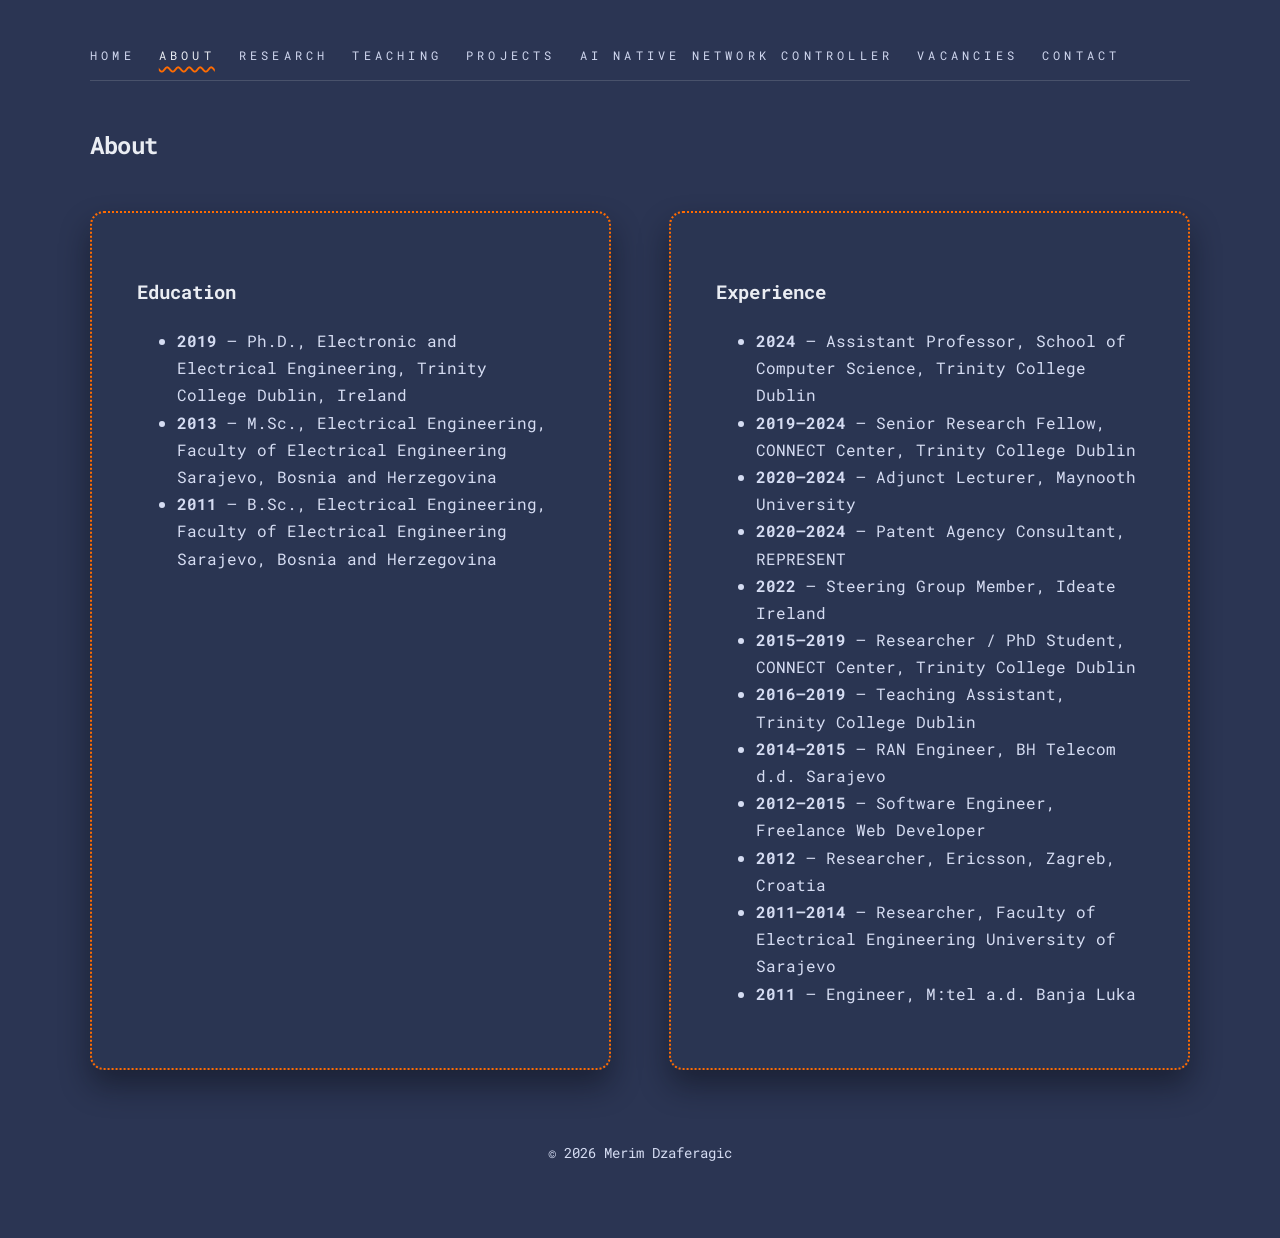
==== commit fb39f855: "Add AI Native Network Controller nav link" ====
--- a/about.html
+++ b/about.html
@@ -26,6 +26,7 @@
           <a href="research.html">Research</a>
           <a href="teaching.html">Teaching</a>
           <a href="projects.html">Projects</a>
+          <a href="https://merimdzaferagic.github.io/ai_nn_controller/index.html">AI Native Network Controller</a>
           <a href="vacancies.html">Vacancies</a>
           <a href="contact.html">Contact</a>
         </nav>
--- a/styles.css
+++ b/styles.css
@@ -10,7 +10,7 @@
   --panel-soft: rgba(255, 255, 255, 0.03);
   --radius-lg: 22px;
   --radius-md: 14px;
-  --shadow-soft: 0 20px 40px rgba(8, 10, 20, 0.7);
+  --shadow-soft: 0 16px 30px rgba(8, 10, 20, 0.45);
   --space-xs: 0.35rem;
   --space-sm: 0.9rem;
   --space-md: 1.5rem;
@@ -28,11 +28,21 @@
   min-height: 100vh;
   font-family: 'Roboto Mono', ui-monospace, SFMono-Regular, Menlo, Monaco, Consolas, 'Liberation Mono', 'Courier New', monospace;
   color: var(--foreground);
-  background: #14182d;
+  background: #2b3553;
   line-height: 1.7;
   text-rendering: optimizeLegibility;
   scroll-behavior: smooth;
   -webkit-font-smoothing: antialiased;
+}
+
+h1,
+h2,
+h3,
+h4,
+h5,
+h6,
+.eyebrow {
+  font-family: 'Roboto Mono', ui-monospace, SFMono-Regular, Menlo, Monaco, Consolas, 'Liberation Mono', 'Courier New', monospace;
 }
 
 body::selection {
@@ -76,7 +86,7 @@
   display: flex;
   align-items: center;
   justify-content: space-between;
-  border-bottom: 1px solid rgba(255, 255, 255, 0.08);
+  border-bottom: 1px solid rgba(255, 255, 255, 0.14);
   padding-bottom: var(--space-sm);
   margin-bottom: var(--space-lg);
 }
@@ -93,33 +103,25 @@
   letter-spacing: 0.35em;
   font-size: 0.75rem;
   color: #d0d7ef;
-  text-decoration: underline;
-  text-decoration-color: currentColor;
-  text-decoration-style: dashed;
-  text-decoration-thickness: 2px;
-  text-underline-offset: 0.35rem;
+  text-decoration: none;
   position: relative;
   display: inline-flex;
   align-items: center;
-  transition: color 0.25s ease, text-decoration-color 0.25s ease;
+  transition: color 0.25s ease;
 }
 
 .site-nav a:hover,
 .site-nav a:focus-visible,
 .site-nav a.active {
   color: var(--foreground);
+}
+
+.site-nav a.active {
+  text-decoration-line: underline;
   text-decoration-color: var(--accent);
-}
-
-.site-nav a.active::after {
-  content: '';
-  position: absolute;
-  width: 100%;
-  height: 2px;
-  background: var(--accent);
-  left: 0;
-  bottom: -4px;
-  border-radius: 999px;
+  text-decoration-style: wavy;
+  text-decoration-thickness: 2px;
+  text-underline-offset: 0.35rem;
 }
 
 .nav-toggle-checkbox {
@@ -130,22 +132,23 @@
 
 .nav-toggle {
   display: none;
-  width: 44px;
-  height: 44px;
-  border: 1px solid rgba(255, 255, 255, 0.25);
-  border-radius: 50%;
-  background: rgba(255, 255, 255, 0.04);
+  width: 32px;
+  height: 32px;
+  border: 0;
+  border-radius: 0;
+  background: transparent;
   align-items: center;
   justify-content: center;
   cursor: pointer;
+  padding: 0;
 }
 
 .nav-toggle-icon,
 .nav-toggle-icon::before,
 .nav-toggle-icon::after {
-  width: 22px;
-  height: 2px;
-  background: var(--foreground);
+  width: 18px;
+  height: 1.5px;
+  background: rgba(234, 237, 243, 0.9);
   border-radius: 999px;
   display: block;
 }
@@ -213,6 +216,24 @@
   margin-top: var(--space-lg);
 }
 
+.hero-media {
+  display: flex;
+  flex-direction: column;
+}
+
+.hero-image {
+  background: rgba(43, 53, 83, 0.85);
+  border: 2px dotted var(--accent);
+  border-radius: var(--radius-md);
+  padding: var(--space-sm);
+  box-shadow: var(--shadow-soft);
+  margin-bottom: var(--space-md);
+}
+
+.hero-image img {
+  border-radius: calc(var(--radius-md) - 4px);
+}
+
 .hero-card,
 .card,
 .research-grid article,
@@ -220,8 +241,8 @@
 .teaching-card,
 .vacancy,
 .contact-card {
-  background: rgba(20, 24, 40, 0.9);
-  border: 1px solid rgba(255, 255, 255, 0.12);
+  background: rgba(43, 53, 83, 0.85);
+  border: 2px dotted var(--accent);
   border-radius: var(--radius-md);
   padding: var(--space-lg);
   box-shadow: var(--shadow-soft);
@@ -253,6 +274,13 @@
   grid-template-columns: repeat(auto-fit, minmax(260px, 1fr));
   gap: var(--space-xl);
   margin-top: var(--space-lg);
+}
+
+.cards-grid,
+.research-grid,
+.vacancies-grid {
+  grid-template-columns: repeat(3, minmax(0, 1fr));
+  gap: var(--space-md);
 }
 
 .card header h3,
@@ -357,34 +385,52 @@
   text-decoration-thickness: 3px;
 }
 
+@media (max-width: 1000px) {
+  .cards-grid,
+  .research-grid,
+  .vacancies-grid {
+    grid-template-columns: repeat(2, minmax(0, 1fr));
+  }
+}
+
 @media (max-width: 900px) {
+  .site-header {
+    justify-content: flex-end;
+    align-items: center;
+    flex-wrap: wrap;
+    row-gap: var(--space-sm);
+  }
+
   .nav-toggle {
     display: inline-flex;
+    margin-left: auto;
   }
 
   .site-nav {
-    position: fixed;
-    inset: 0;
-    top: 0;
+    width: 100%;
+    order: 3;
+    display: flex;
     flex-direction: column;
     align-items: flex-end;
-    background: rgba(9, 11, 20, 0.96);
-    backdrop-filter: blur(14px);
-    padding: var(--space-xl);
-    gap: var(--space-md);
-    transform: translateY(-120%);
-    transition: transform 0.35s ease;
-    z-index: 10;
+    gap: var(--space-sm);
+    max-height: 0;
+    overflow: hidden;
+    padding: 0;
+    margin-top: 0;
+    background: transparent;
+    transition: max-height 0.3s ease, padding 0.3s ease, margin-top 0.3s ease;
   }
 
   .nav-toggle-checkbox:checked ~ .site-nav {
-    transform: translateY(0);
+    max-height: 420px;
+    padding-top: var(--space-sm);
+    margin-top: var(--space-sm);
   }
 
   .site-nav a {
     width: 100%;
     text-align: right;
-    font-size: 1rem;
+    font-size: 0.95rem;
   }
 }
 
@@ -398,6 +444,13 @@
     padding: var(--space-lg);
   }
 
+  .cards-grid,
+  .research-grid,
+  .vacancies-grid {
+    grid-template-columns: 1fr;
+    gap: var(--space-lg);
+  }
+
   .hero-actions {
     flex-direction: column;
     align-items: stretch;
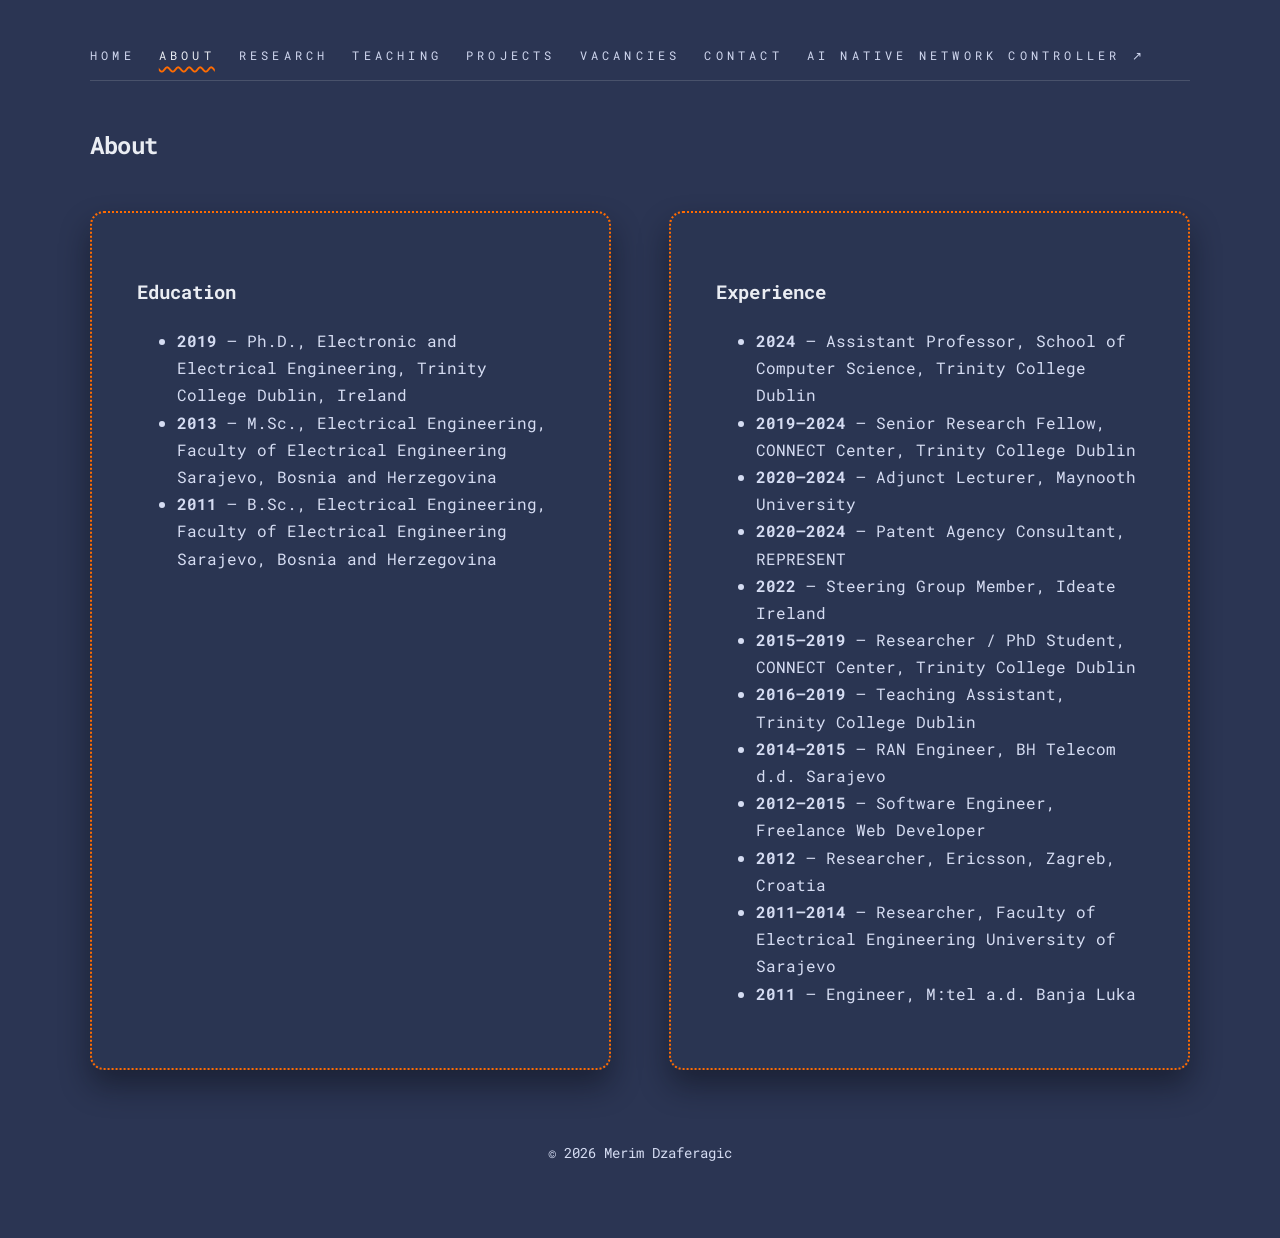
==== commit e43f5be1: "Move AI controller link to end of nav" ====
--- a/about.html
+++ b/about.html
@@ -26,9 +26,9 @@
           <a href="research.html">Research</a>
           <a href="teaching.html">Teaching</a>
           <a href="projects.html">Projects</a>
-          <a href="https://merimdzaferagic.github.io/ai_nn_controller/index.html">AI Native Network Controller</a>
           <a href="vacancies.html">Vacancies</a>
           <a href="contact.html">Contact</a>
+          <a href="https://merimdzaferagic.github.io/ai_nn_controller/index.html" target="_blank" rel="noreferrer">AI Native Network Controller ↗</a>
         </nav>
       </header>
 
